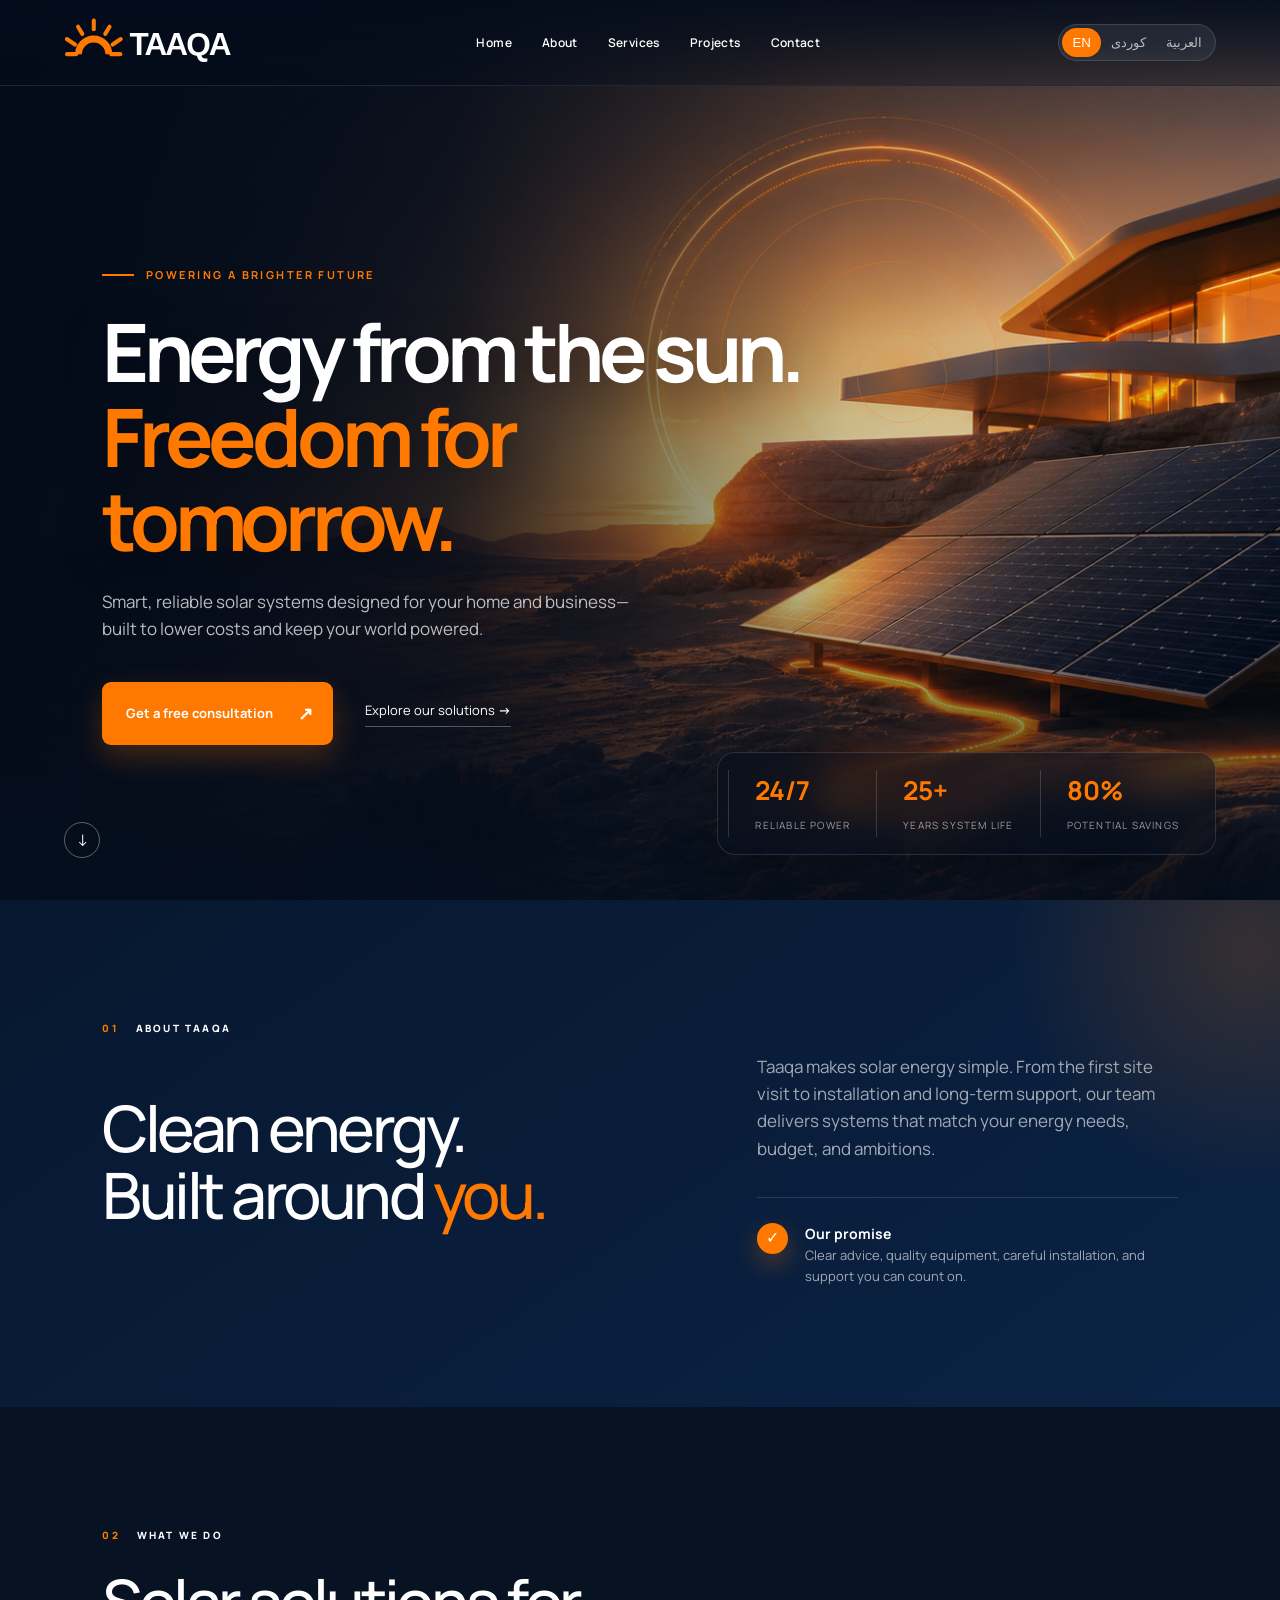
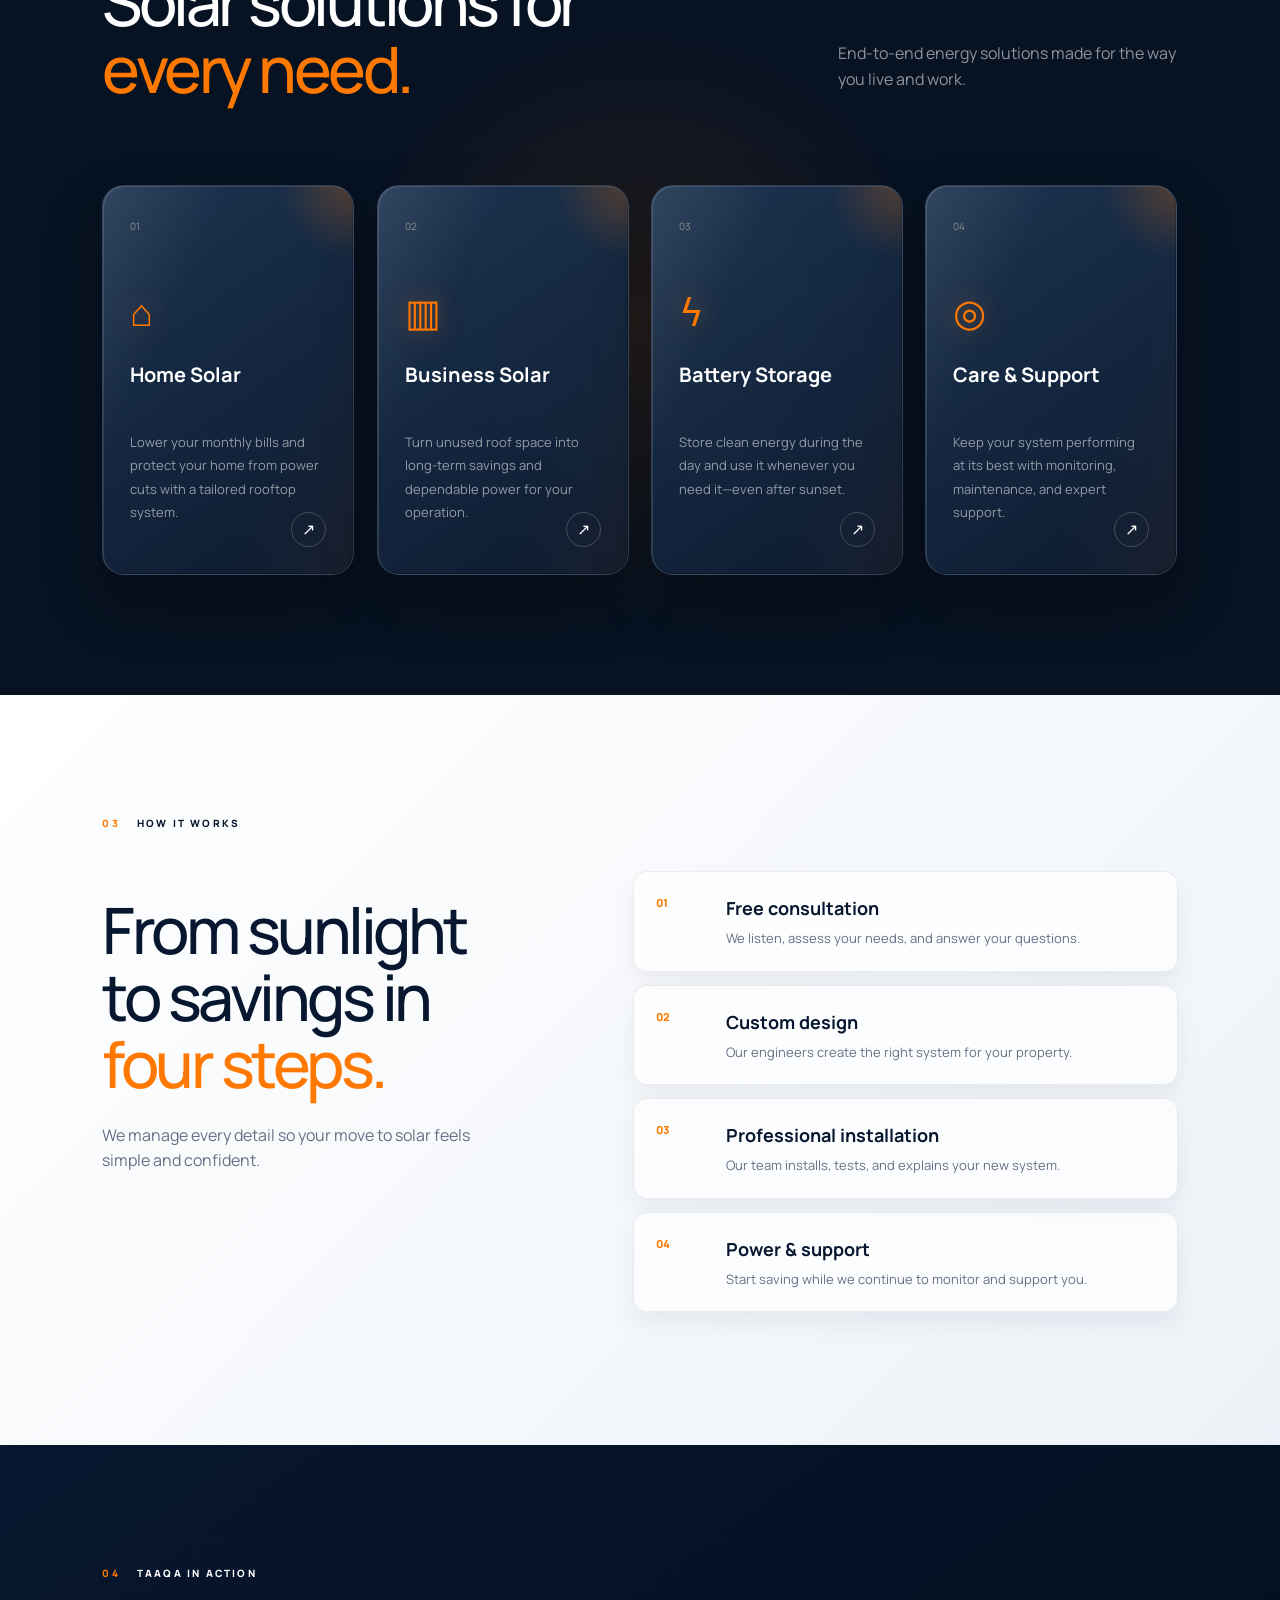
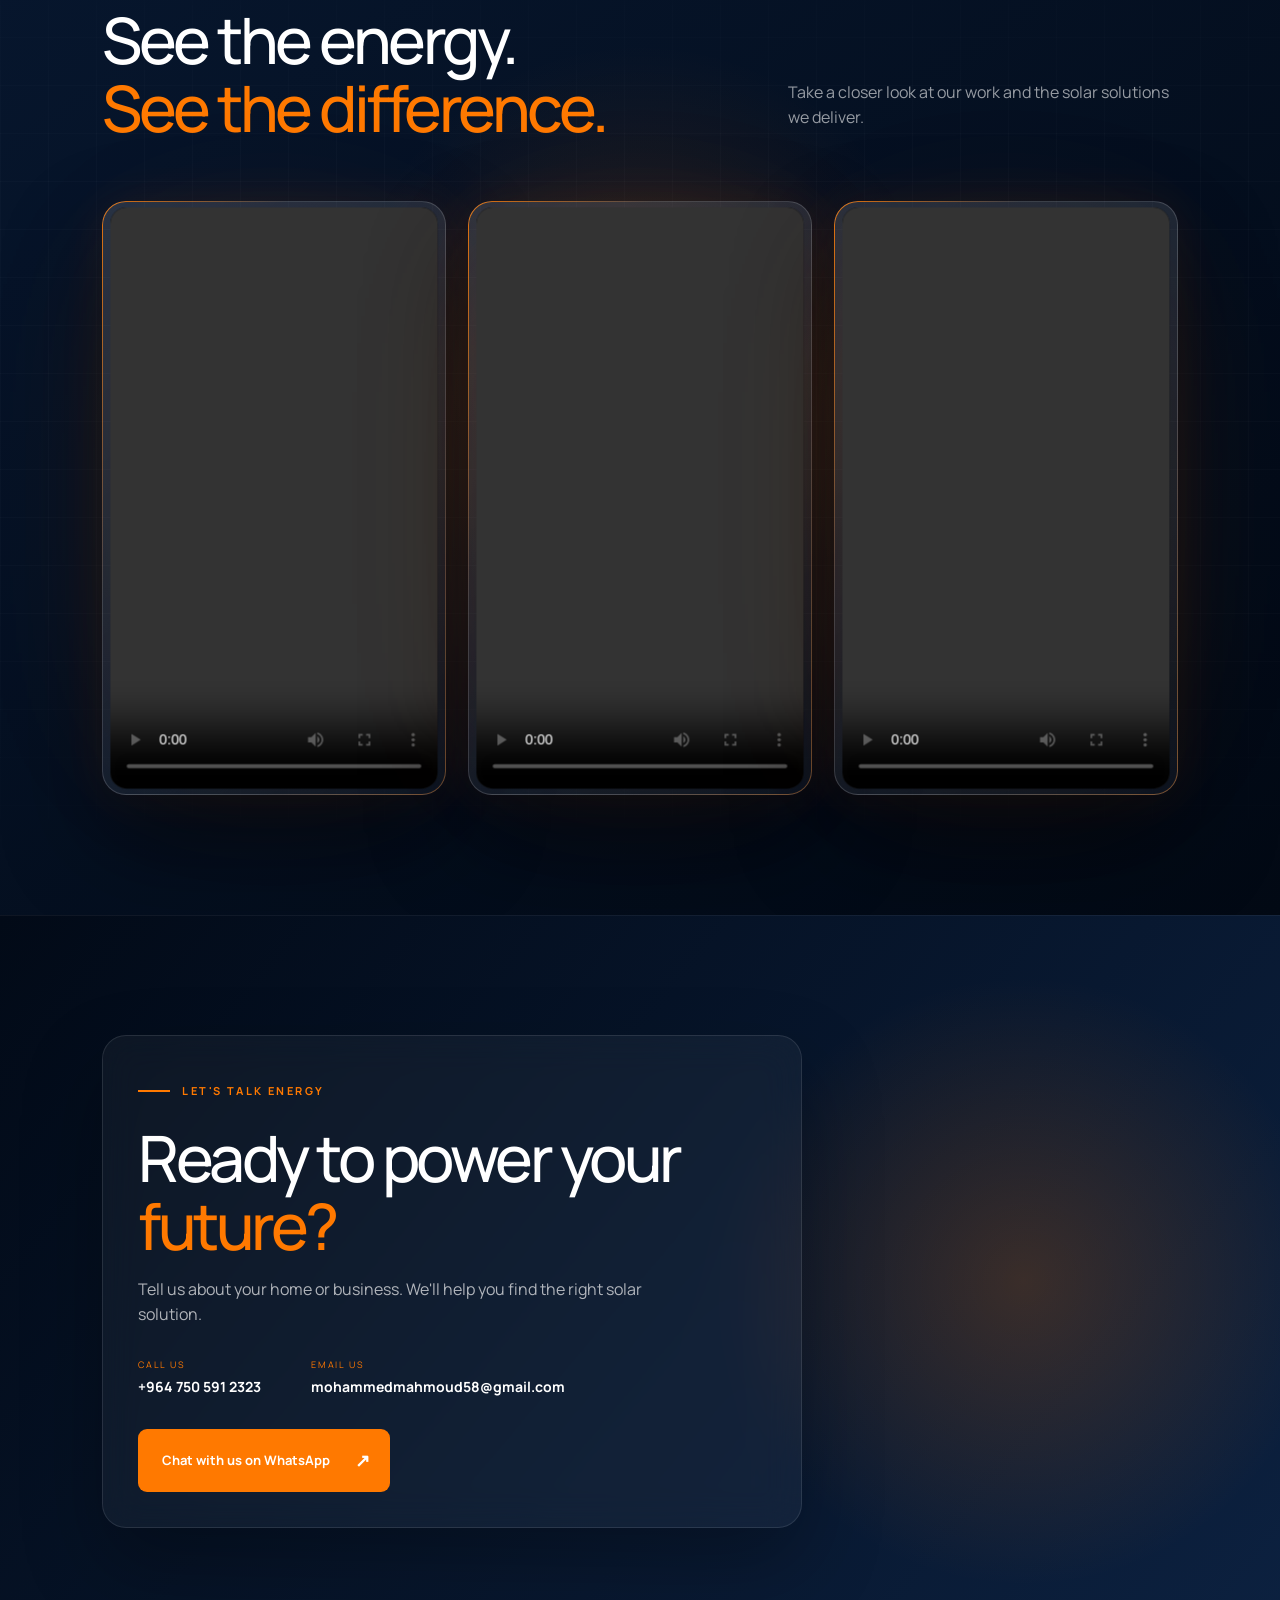
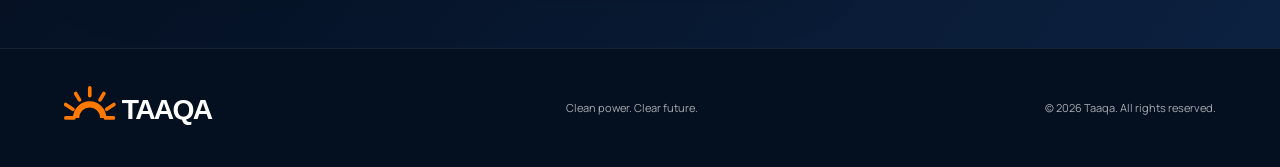
==== index.html @ 4c68ae32 "Publish Taaqa solar website" ====
<!doctype html>
<html lang="en" dir="ltr">
<head>
  <meta charset="UTF-8" />
  <meta name="viewport" content="width=device-width, initial-scale=1.0" />
  <meta name="description" content="Taaqa provides reliable solar energy solutions for homes and businesses." />
  <meta name="theme-color" content="#10281f" />
  <title>Taaqa | Solar Energy</title>
  <link rel="preconnect" href="https://fonts.googleapis.com" />
  <link rel="preconnect" href="https://fonts.gstatic.com" crossorigin />
  <link href="https://fonts.googleapis.com/css2?family=Manrope:wght@400;500;600;700;800&family=Noto+Sans+Arabic:wght@400;500;600;700;800&display=swap" rel="stylesheet" />
  <link rel="stylesheet" href="styles.css" />
  <link rel="stylesheet" href="motion-fix.css" />
</head>
<body>
  <header class="site-header">
    <a class="brand" href="#home" aria-label="Taaqa home">
      <img src="assets/taaqa-logo-horizontal.svg" alt="Taaqa" />
    </a>
    <button class="menu-toggle" aria-label="Open menu" aria-expanded="false">☰</button>
    <nav class="nav" aria-label="Main navigation">
      <a href="#home" data-i18n="navHome">Home</a>
      <a href="#about" data-i18n="navAbout">About</a>
      <a href="#services" data-i18n="navServices">Services</a>
      <a href="#projects" data-i18n="navProjects">Projects</a>
      <a href="#contact" data-i18n="navContact">Contact</a>
    </nav>
    <div class="language-switcher" aria-label="Language selector">
      <button data-lang="en" class="active">EN</button>
      <button data-lang="ku">کوردی</button>
      <button data-lang="ar">العربية</button>
    </div>
  </header>

  <main>
    <section class="hero" id="home">
      <div class="hero-depth" aria-hidden="true"><span></span><span></span><span></span></div>
      <div class="hero-content reveal">
        <p class="eyebrow"><span></span><span data-i18n="heroEyebrow">POWERING A BRIGHTER FUTURE</span></p>
        <h1 data-i18n="heroTitle">Energy from the sun.<br><em>Freedom for tomorrow.</em></h1>
        <p class="hero-copy" data-i18n="heroCopy">Smart, reliable solar systems designed for your home and business—built to lower costs and keep your world powered.</p>
        <div class="hero-actions">
          <a href="#contact" class="button button-primary"><span data-i18n="getQuote">Get a free consultation</span><b>↗</b></a>
          <a href="#services" class="text-link"><span data-i18n="explore">Explore our solutions</span> <b>→</b></a>
        </div>
      </div>
      <div class="hero-stats reveal">
        <article><strong>24/7</strong><span data-i18n="statPower">Reliable power</span></article>
        <article><strong>25+</strong><span data-i18n="statYears">Years system life</span></article>
        <article><strong>80%</strong><span data-i18n="statSave">Potential savings</span></article>
      </div>
      <a href="#about" class="scroll-cue" aria-label="Scroll down">↓</a>
    </section>

    <section class="intro section" id="about">
      <div class="section-label reveal"><span>01</span><span data-i18n="aboutLabel">ABOUT TAAQA</span></div>
      <div class="intro-grid">
        <h2 class="reveal" data-i18n="aboutTitle">Clean energy.<br>Built around <em>you.</em></h2>
        <div class="intro-copy reveal">
          <p data-i18n="aboutCopy">Taaqa makes solar energy simple. From the first site visit to installation and long-term support, our team delivers systems that match your energy needs, budget, and ambitions.</p>
          <div class="promise"><span>✓</span><p><strong data-i18n="promiseTitle">Our promise</strong><br><span data-i18n="promiseCopy">Clear advice, quality equipment, careful installation, and support you can count on.</span></p></div>
        </div>
      </div>
    </section>

    <section class="services section" id="services">
      <div class="section-label reveal"><span>02</span><span data-i18n="servicesLabel">WHAT WE DO</span></div>
      <div class="section-heading reveal">
        <h2 data-i18n="servicesTitle">Solar solutions for<br><em>every need.</em></h2>
        <p data-i18n="servicesCopy">End-to-end energy solutions made for the way you live and work.</p>
      </div>
      <div class="service-grid">
        <article class="service-card reveal"><span class="number">01</span><span class="icon">⌂</span><h3 data-i18n="s1Title">Home Solar</h3><p data-i18n="s1Copy">Lower your monthly bills and protect your home from power cuts with a tailored rooftop system.</p><a href="#contact" aria-label="Learn more">↗</a></article>
        <article class="service-card reveal"><span class="number">02</span><span class="icon">▥</span><h3 data-i18n="s2Title">Business Solar</h3><p data-i18n="s2Copy">Turn unused roof space into long-term savings and dependable power for your operation.</p><a href="#contact" aria-label="Learn more">↗</a></article>
        <article class="service-card reveal"><span class="number">03</span><span class="icon">ϟ</span><h3 data-i18n="s3Title">Battery Storage</h3><p data-i18n="s3Copy">Store clean energy during the day and use it whenever you need it—even after sunset.</p><a href="#contact" aria-label="Learn more">↗</a></article>
        <article class="service-card reveal"><span class="number">04</span><span class="icon">◎</span><h3 data-i18n="s4Title">Care & Support</h3><p data-i18n="s4Copy">Keep your system performing at its best with monitoring, maintenance, and expert support.</p><a href="#contact" aria-label="Learn more">↗</a></article>
      </div>
    </section>

    <section class="process section" id="process">
      <div class="section-label reveal"><span>03</span><span data-i18n="processLabel">HOW IT WORKS</span></div>
      <div class="process-layout">
        <div class="process-intro reveal"><h2 data-i18n="processTitle">From sunlight to savings in <em>four steps.</em></h2><p data-i18n="processCopy">We manage every detail so your move to solar feels simple and confident.</p></div>
        <ol class="steps">
          <li class="reveal"><span>01</span><div><h3 data-i18n="p1Title">Free consultation</h3><p data-i18n="p1Copy">We listen, assess your needs, and answer your questions.</p></div></li>
          <li class="reveal"><span>02</span><div><h3 data-i18n="p2Title">Custom design</h3><p data-i18n="p2Copy">Our engineers create the right system for your property.</p></div></li>
          <li class="reveal"><span>03</span><div><h3 data-i18n="p3Title">Professional installation</h3><p data-i18n="p3Copy">Our team installs, tests, and explains your new system.</p></div></li>
          <li class="reveal"><span>04</span><div><h3 data-i18n="p4Title">Power & support</h3><p data-i18n="p4Copy">Start saving while we continue to monitor and support you.</p></div></li>
        </ol>
      </div>
    </section>

    <section class="video-showcase section" id="projects">
      <div class="section-label reveal"><span>04</span><span data-i18n="videoLabel">TAAQA IN ACTION</span></div>
      <div class="video-heading reveal">
        <h2 data-i18n="videoTitle">See the energy.<br><em>See the difference.</em></h2>
        <p data-i18n="videoCopy">Take a closer look at our work and the solar solutions we deliver.</p>
      </div>
      <div class="video-gallery">
        <div class="video-stage reveal">
          <div class="video-glow" aria-hidden="true"></div>
          <video controls playsinline preload="metadata" aria-label="Taaqa solar energy showcase video one">
            <source src="assets/taaqa-showcase.mp4" type="video/mp4" />
            Your browser does not support the video element.
          </video>
        </div>
        <div class="video-stage reveal">
          <div class="video-glow" aria-hidden="true"></div>
          <video controls playsinline preload="metadata" aria-label="Taaqa solar energy showcase video two">
            <source src="assets/taaqa-showcase-02.mp4" type="video/mp4" />
            Your browser does not support the video element.
          </video>
        </div>
        <div class="video-stage reveal">
          <div class="video-glow" aria-hidden="true"></div>
          <video controls playsinline preload="metadata" aria-label="Taaqa solar energy showcase video three">
            <source src="assets/taaqa-showcase-03.mp4" type="video/mp4" />
            Your browser does not support the video element.
          </video>
        </div>
      </div>
    </section>

    <section class="contact section" id="contact">
      <div class="contact-content reveal">
        <p class="eyebrow"><span></span><span data-i18n="contactLabel">LET'S TALK ENERGY</span></p>
        <h2 data-i18n="contactTitle">Ready to power your<br><em>future?</em></h2>
        <p data-i18n="contactCopy">Tell us about your home or business. We'll help you find the right solar solution.</p>
        <div class="contact-links">
          <a href="tel:+9647505912323"><small data-i18n="callUs">CALL US</small><strong dir="ltr">+964 750 591 2323</strong></a>
          <a href="mailto:mohammedmahmoud58@gmail.com"><small data-i18n="emailUs">EMAIL US</small><strong dir="ltr">mohammedmahmoud58@gmail.com</strong></a>
        </div>
        <a class="button button-light" href="https://wa.me/9647505912323" target="_blank" rel="noopener"><span data-i18n="whatsapp">Chat with us on WhatsApp</span><b>↗</b></a>
      </div>
      <div class="sun-orbit" aria-hidden="true"><span></span></div>
    </section>
  </main>

  <footer>
    <a class="brand footer-brand" href="#home"><img src="assets/taaqa-logo-horizontal.svg" alt="Taaqa" /></a>
    <p data-i18n="footerCopy">Clean power. Clear future.</p>
    <p>© <span id="year"></span> Taaqa. <span data-i18n="rights">All rights reserved.</span></p>
  </footer>
  <script src="script.js"></script>
</body>
</html>
---- styles.css ----
:root{--ink:#10281f;--green:#173d2d;--lime:#d8f45b;--cream:#f4f0e6;--white:#fff;--line:rgba(16,40,31,.17);--muted:#64716b}*{box-sizing:border-box}html{scroll-behavior:smooth}body{margin:0;background:var(--cream);color:var(--ink);font-family:Manrope,"Noto Sans Arabic",sans-serif;line-height:1.6}html[dir="rtl"] body{font-family:"Noto Sans Arabic",Manrope,sans-serif}.site-header{height:82px;display:flex;align-items:center;padding:0 clamp(22px,5vw,78px);position:absolute;z-index:10;width:100%;color:#fff;border-bottom:1px solid rgba(255,255,255,.16)}.brand{display:flex;align-items:center;gap:10px;color:inherit;text-decoration:none;font-size:22px;font-weight:800;line-height:1;letter-spacing:.05em}.brand small{display:block;font-size:8px;letter-spacing:.2em;margin-top:5px}.brand-mark{width:34px;height:34px;border:2px solid var(--lime);border-radius:50%;display:grid;place-items:center;position:relative}.brand-mark:before,.brand-mark:after{content:"";position:absolute;width:3px;height:8px;background:var(--lime);top:-7px;border-radius:3px}.brand-mark:after{transform:rotate(45deg);top:0;right:-4px}.brand-mark span{width:15px;height:15px;background:var(--lime);border-radius:50%;display:block}.nav{margin:auto;display:flex;gap:30px}.nav a{color:inherit;text-decoration:none;font-size:13px;font-weight:600}.nav a:hover{color:var(--lime)}.language-switcher{display:flex;background:rgba(255,255,255,.1);border-radius:30px;padding:3px}.language-switcher button{border:0;background:none;color:#fff;padding:7px 10px;border-radius:20px;font:600 11px inherit;cursor:pointer}.language-switcher button.active{background:var(--lime);color:var(--ink)}.menu-toggle{display:none;border:0;background:none;color:#fff;font-size:24px}.hero{min-height:760px;height:100vh;max-height:920px;position:relative;overflow:hidden;background:radial-gradient(circle at 73% 44%,rgba(216,244,91,.38) 0 1.5%,transparent 1.8%),radial-gradient(circle at 73% 44%,transparent 0 11%,rgba(216,244,91,.16) 11.2% 11.5%,transparent 11.7%),radial-gradient(circle at 72% 40%,rgba(111,155,91,.28),transparent 29%),linear-gradient(115deg,#0c231b 8%,#173b2c 52%,#43664c 100%);color:#fff;display:flex;align-items:center;padding:110px clamp(22px,8vw,130px) 50px}.hero:after{content:"";position:absolute;inset:0;background:linear-gradient(90deg,rgba(9,29,22,.7) 0 45%,transparent 75%),repeating-linear-gradient(105deg,transparent 0 72px,rgba(255,255,255,.018) 74px);pointer-events:none}.hero-glow{position:absolute;width:42vw;height:42vw;border:1px solid rgba(216,244,91,.15);border-radius:50%;right:6%;top:19%;box-shadow:0 0 100px rgba(216,244,91,.08)}.hero-glow:after{content:"";position:absolute;inset:12%;border:1px solid rgba(216,244,91,.13);border-radius:50%}.hero-content{position:relative;z-index:1;max-width:770px}.eyebrow{font-size:11px;font-weight:700;letter-spacing:.22em;display:flex;align-items:center;gap:12px}.eyebrow>span:first-child{width:32px;height:2px;background:var(--lime)}h1,h2{font-size:clamp(43px,6.4vw,86px);line-height:1.05;letter-spacing:-.055em;margin:25px 0;font-weight:500}h1 em,h2 em{font-style:normal;color:var(--lime)}.hero-copy{max-width:570px;font-size:clamp(15px,1.5vw,19px);color:rgba(255,255,255,.76)}.hero-actions{display:flex;align-items:center;gap:32px;margin-top:40px}.button{display:inline-flex;align-items:center;justify-content:space-between;gap:25px;padding:15px 18px 15px 22px;text-decoration:none;font-size:13px;font-weight:700;border-radius:2px}.button b{font-size:18px}.button-primary{background:var(--lime);color:var(--ink)}.text-link{color:#fff;text-decoration:none;font-size:13px;border-bottom:1px solid rgba(255,255,255,.35);padding-bottom:5px}.hero-stats{position:absolute;right:6vw;bottom:45px;z-index:2;display:flex}.hero-stats article{padding:0 26px;border-left:1px solid rgba(255,255,255,.25)}.hero-stats strong{font-size:26px;display:block;color:var(--lime)}.hero-stats span{font-size:10px;text-transform:uppercase;letter-spacing:.12em;color:rgba(255,255,255,.65)}.scroll-cue{position:absolute;bottom:42px;left:5vw;color:#fff;text-decoration:none;border:1px solid rgba(255,255,255,.35);width:36px;height:36px;border-radius:50%;display:grid;place-items:center;z-index:2}.section{padding:110px clamp(22px,8vw,130px)}.section-label{display:flex;gap:17px;font-size:10px;font-weight:800;letter-spacing:.22em}.section-label span:first-child{color:#8b9892}.intro-grid{display:grid;grid-template-columns:1.1fr .9fr;gap:11vw;align-items:center}.intro h2,.services h2,.process h2,.contact h2{font-size:clamp(38px,5vw,67px)}.intro h2 em,.services h2 em,.process h2 em{color:#699047}.intro-copy>p{font-size:17px;color:#526159}.promise{margin-top:35px;padding-top:25px;border-top:1px solid var(--line);display:flex;gap:17px}.promise>span{background:var(--green);color:var(--lime);min-width:31px;height:31px;border-radius:50%;display:grid;place-items:center}.promise p{margin:0;font-size:13px;color:var(--muted)}.promise strong{color:var(--ink);font-size:14px}.services{background:#e9e5d9}.section-heading{display:flex;justify-content:space-between;align-items:flex-end}.section-heading p{max-width:340px;color:var(--muted);margin-bottom:35px}.service-grid{display:grid;grid-template-columns:repeat(4,1fr);margin-top:50px}.service-card{min-height:350px;padding:28px;border:1px solid var(--line);position:relative;transition:.25s}.service-card+article{border-left:0}.service-card .number{font-size:10px;color:#89958f}.service-card .icon{font-size:32px;margin:55px 0 25px;display:block}.service-card h3{font-size:20px}.service-card p{font-size:13px;color:var(--muted)}.service-card a{position:absolute;bottom:25px;right:25px;width:35px;height:35px;border:1px solid var(--line);border-radius:50%;display:grid;place-items:center;color:var(--ink);text-decoration:none}.service-card:hover,.service-card.featured{background:var(--green);color:#fff;transform:translateY(-8px);box-shadow:0 18px 45px rgba(16,40,31,.13)}.service-card:hover p,.service-card.featured p{color:rgba(255,255,255,.65)}.service-card:hover a,.service-card.featured a{background:var(--lime);color:var(--ink)}.process{background:#fff}.process-layout{display:grid;grid-template-columns:.85fr 1.15fr;gap:10vw;margin-top:40px}.process-intro p{max-width:400px;color:var(--muted)}.steps{list-style:none;margin:0;padding:0}.steps li{display:grid;grid-template-columns:70px 1fr;padding:24px 0;border-bottom:1px solid var(--line)}.steps li>span{font-size:11px;color:#7e8d85}.steps h3{margin:0 0 5px;font-size:18px}.steps p{margin:0;color:var(--muted);font-size:13px}.contact{min-height:610px;background:var(--green);color:#fff;position:relative;overflow:hidden}.contact-content{position:relative;z-index:2;max-width:700px}.contact h2{margin-bottom:18px}.contact>p,.contact-content>p:not(.eyebrow){color:rgba(255,255,255,.67);max-width:510px}.contact-links{display:flex;gap:50px;margin:30px 0}.contact-links a{color:#fff;text-decoration:none}.contact-links small{display:block;color:var(--lime);font-size:9px;letter-spacing:.18em;margin-bottom:4px}.contact-links strong{font-size:14px}.button-light{background:#fff;color:var(--ink)}.sun-orbit{position:absolute;width:600px;height:600px;border:1px solid rgba(216,244,91,.2);border-radius:50%;right:-90px;top:15px}.sun-orbit:before,.sun-orbit:after{content:"";position:absolute;border:1px solid rgba(216,244,91,.15);border-radius:50%;inset:12%}.sun-orbit:after{inset:25%}.sun-orbit span{position:absolute;width:130px;height:130px;background:var(--lime);border-radius:50%;left:50%;top:50%;transform:translate(-50%,-50%);box-shadow:0 0 90px rgba(216,244,91,.45)}footer{background:#0b2018;color:rgba(255,255,255,.65);display:flex;align-items:center;justify-content:space-between;padding:34px clamp(22px,5vw,78px);font-size:11px}.footer-brand{color:#fff}.reveal{opacity:0;transform:translateY(22px);transition:opacity .7s ease,transform .7s ease}.reveal.visible{opacity:1;transform:none}html[dir="rtl"] .hero:after{transform:scaleX(-1)}html[dir="rtl"] .hero-stats{right:auto;left:6vw}html[dir="rtl"] .scroll-cue{left:auto;right:5vw}html[dir="rtl"] .service-card+article{border-left:1px solid var(--line);border-right:0}html[dir="rtl"] .service-card a{right:auto;left:25px}html[dir="rtl"] .sun-orbit{right:auto;left:-90px}
@media(max-width:900px){.site-header{height:auto;min-height:72px;flex-wrap:wrap}.nav{display:none;order:4;width:100%;flex-direction:column;gap:0;background:#10281f;padding:14px 20px}.nav.open{display:flex}.nav a{padding:10px 0}.menu-toggle{display:block;margin-left:auto}.language-switcher{margin-left:12px}.hero{min-height:720px;height:auto;padding-top:150px;padding-bottom:190px}.hero-stats{left:22px;right:22px;bottom:45px;justify-content:center}.hero-stats article{padding:0 14px}.scroll-cue{display:none}.intro-grid,.process-layout{grid-template-columns:1fr;gap:25px}.service-grid{grid-template-columns:1fr 1fr}.service-card:nth-child(3){border-left:1px solid var(--line)}.section-heading{display:block}.sun-orbit{opacity:.25;right:-300px}html[dir="rtl"] .menu-toggle{margin-left:0;margin-right:auto}}
@media(max-width:560px){.section{padding-top:78px;padding-bottom:78px}.language-switcher button{padding:6px;font-size:9px}.hero-actions{align-items:flex-start;flex-direction:column;gap:20px}.hero-stats{display:grid;grid-template-columns:repeat(3,1fr)}.hero-stats article{padding:0 8px}.hero-stats strong{font-size:21px}.hero-stats span{font-size:8px}.service-grid{grid-template-columns:1fr}.service-card+article,.service-card:nth-child(3){border-left:1px solid var(--line);border-top:0}.service-card{min-height:310px}.contact-links{flex-direction:column;gap:18px}.contact .button{width:100%}footer{flex-direction:column;gap:20px;text-align:center}}
@media(prefers-reduced-motion:reduce){*{scroll-behavior:auto!important}.reveal{opacity:1;transform:none;transition:none}}
.brand{gap:0;font-size:initial;letter-spacing:normal;background:rgba(255,255,255,.94);border-radius:8px;padding:3px 10px}.brand img{display:block;width:96px;height:58px;object-fit:contain}.footer-brand{background:#fff}.footer-brand img{width:90px;height:54px}

/* Taaqa professional brand redesign */
:root{--ink:#07172f;--green:#07172f;--lime:#ff7900;--cream:#f7f8fa;--white:#fff;--line:rgba(7,23,47,.12);--muted:#667085}
body{background:#fff;color:var(--ink)}
.site-header{position:fixed;height:86px;background:rgba(255,255,255,.93);color:var(--ink);border-bottom:1px solid rgba(7,23,47,.08);box-shadow:0 8px 30px rgba(7,23,47,.05);backdrop-filter:blur(14px)}
.brand{background:transparent;padding:0;border-radius:0}.brand img{width:118px;height:70px}.nav a{font-size:12px;letter-spacing:.03em}.nav a:hover{color:#ff7900}.language-switcher{background:#f1f3f6;border:1px solid rgba(7,23,47,.08)}.language-switcher button{color:#667085}.language-switcher button.active{background:#07172f;color:#fff}.menu-toggle{color:#07172f}
.hero{min-height:760px;height:100vh;max-height:900px;padding-top:150px;color:#07172f;background:linear-gradient(115deg,#fff 0 52%,#fff7ef 52% 100%)}.hero:after{background:radial-gradient(circle at 75% 48%,rgba(255,121,0,.1),transparent 31%);transform:none!important}.hero-content{max-width:690px}.hero .eyebrow{color:#ff7900}.eyebrow>span:first-child{background:#ff7900}.hero h1{font-size:clamp(50px,6.3vw,90px);font-weight:700;letter-spacing:-.065em}.hero h1 em{color:#ff7900}.hero-copy{max-width:550px;color:#667085;font-size:17px}.button{border-radius:9px;padding:17px 20px 17px 24px}.button-primary{background:#ff7900;color:#fff;box-shadow:0 12px 30px rgba(255,121,0,.25)}.text-link{color:#07172f;border-color:rgba(7,23,47,.25)}.hero-visual{position:absolute;z-index:1;width:min(43vw,610px);height:min(43vw,610px);right:3vw;top:16%;border-radius:50%;background:linear-gradient(145deg,#fff,#ffe8d0);box-shadow:0 30px 90px rgba(80,40,0,.14);overflow:hidden}.solar-sun{position:absolute;width:132px;height:132px;border-radius:50%;background:#ff7900;right:9%;top:9%;box-shadow:0 0 0 24px rgba(255,121,0,.08),0 0 80px rgba(255,121,0,.28)}.solar-panel{position:absolute;left:8%;bottom:9%;width:76%;height:48%;padding:10px;display:grid;grid-template-columns:repeat(4,1fr);grid-template-rows:repeat(3,1fr);gap:5px;background:#dae5f2;border:8px solid #f4f7fa;transform:perspective(600px) rotateX(8deg) rotateZ(-9deg);box-shadow:0 25px 55px rgba(7,23,47,.27)}.solar-panel i{display:block;background:linear-gradient(145deg,#183b68,#07172f);border:1px solid #5578a2;position:relative}.solar-panel i:after{content:"";position:absolute;left:50%;top:0;bottom:0;border-left:1px solid rgba(255,255,255,.18)}.energy-card{position:absolute;right:4%;bottom:11%;display:flex;align-items:center;gap:12px;background:#fff;padding:15px 18px;border-radius:13px;box-shadow:0 18px 40px rgba(7,23,47,.16)}.energy-card>span{width:36px;height:36px;display:grid;place-items:center;border-radius:50%;background:#ff7900;color:#fff}.energy-card strong{display:block;font-size:20px}.energy-card small{display:block;font-size:9px;color:#667085;text-transform:uppercase;letter-spacing:.08em}.hero-stats{right:auto;left:8vw;color:#07172f}.hero-stats article{border-color:rgba(7,23,47,.14)}.hero-stats strong{color:#ff7900}.hero-stats span{color:#667085}.scroll-cue{color:#07172f;border-color:rgba(7,23,47,.25)}
.section{padding-top:120px;padding-bottom:120px}.section-label span:first-child{color:#ff7900}.intro{background:#fff}.intro h2 em,.services h2 em,.process h2 em{color:#ff7900}.promise>span{background:#07172f;color:#ff7900}.services{background:#f7f8fa}.service-grid{gap:18px}.service-card,.service-card+article,.service-card:nth-child(3){background:#fff;border:1px solid rgba(7,23,47,.09);border-radius:14px;box-shadow:0 10px 35px rgba(7,23,47,.05)}.service-card .icon{color:#ff7900}.service-card a{border-color:rgba(7,23,47,.15)}.service-card:hover,.service-card.featured{background:#07172f;color:#fff;transform:translateY(-8px);box-shadow:0 22px 50px rgba(7,23,47,.18)}.service-card:hover a,.service-card.featured a{background:#ff7900;color:#fff}.process{background:#fff}.steps li{padding:28px 0}.steps li>span{color:#ff7900;font-weight:800}.contact{background:linear-gradient(120deg,#07172f,#0d2b53);min-height:640px}.contact h2 em{color:#ff7900}.contact .eyebrow{color:#ff7900}.contact-links small{color:#ff7900}.button-light{background:#ff7900;color:#fff}.sun-orbit{border-color:rgba(255,121,0,.22)}.sun-orbit:before,.sun-orbit:after{border-color:rgba(255,121,0,.16)}.sun-orbit span{background:#ff7900;box-shadow:0 0 100px rgba(255,121,0,.4)}footer{background:#040f20}.footer-brand{background:#fff;border-radius:8px;padding:2px 9px}.footer-brand img{width:95px;height:56px}
@media(max-width:1100px){.hero-content{max-width:58%}.hero-visual{right:-8%;opacity:.9}.nav{gap:18px}}
@media(max-width:900px){.site-header{height:auto;min-height:76px}.nav{background:#fff;color:#07172f;box-shadow:0 12px 25px rgba(7,23,47,.08)}.hero{padding-top:130px;padding-bottom:190px;background:linear-gradient(160deg,#fff 0 65%,#fff3e7)}.hero-content{max-width:100%}.hero-visual{opacity:.18;width:520px;height:520px;right:-230px;top:22%}.hero-stats{left:22px;right:22px}.service-grid{gap:14px}.service-card+article,.service-card:nth-child(3){border:1px solid rgba(7,23,47,.09)}}
@media(max-width:560px){.site-header{padding-left:18px;padding-right:18px}.brand img{width:90px;height:57px}.hero h1{font-size:47px}.hero-copy{font-size:15px}.hero-visual{right:-330px}.section{padding-top:82px;padding-bottom:82px}.service-grid{gap:12px}.energy-card{display:none}}

/* 3D cinematic direction */
body{background:#050e1d}.site-header{background:linear-gradient(180deg,rgba(4,12,27,.88),rgba(4,12,27,.3));color:#fff;border-color:rgba(255,255,255,.1);box-shadow:none}.site-header .nav a{color:#fff}.site-header .language-switcher{background:rgba(255,255,255,.09);border-color:rgba(255,255,255,.13);backdrop-filter:blur(14px)}.site-header .language-switcher button{color:rgba(255,255,255,.68)}.site-header .language-switcher button.active{background:#ff7900;color:#fff}.site-header .menu-toggle{color:#fff}.site-header .brand{background:rgba(255,255,255,.96);border-radius:12px;padding:1px 10px;box-shadow:0 12px 35px rgba(0,0,0,.2)}
.hero{isolation:isolate;background-image:linear-gradient(90deg,rgba(3,11,25,.97) 0%,rgba(3,11,25,.78) 35%,rgba(3,11,25,.2) 66%,rgba(3,11,25,.05)),url("assets/taaqa-3d-hero.png");background-size:cover;background-position:center;color:#fff;min-height:800px}.hero:after{background:linear-gradient(180deg,transparent 65%,#050e1d 105%);z-index:-1}.hero-content{max-width:730px}.hero h1{color:#fff;text-shadow:0 10px 45px rgba(0,0,0,.35)}.hero-copy{color:rgba(255,255,255,.72)}.hero .text-link{color:#fff;border-color:rgba(255,255,255,.3)}.hero-stats{color:#fff;left:auto;right:5vw;padding:17px 10px;border:1px solid rgba(255,255,255,.13);border-radius:18px;background:rgba(5,14,29,.45);backdrop-filter:blur(16px);box-shadow:0 20px 55px rgba(0,0,0,.25)}.hero-stats article{border-color:rgba(255,255,255,.16)}.hero-stats span{color:rgba(255,255,255,.58)}.scroll-cue{color:#fff;border-color:rgba(255,255,255,.35)}.hero-depth{position:absolute;inset:0;z-index:-1;pointer-events:none;overflow:hidden}.hero-depth span{position:absolute;border:1px solid rgba(255,121,0,.28);border-radius:50%;box-shadow:0 0 70px rgba(255,121,0,.08);animation:orbitFloat 8s ease-in-out infinite}.hero-depth span:nth-child(1){width:330px;height:330px;right:18%;top:22%}.hero-depth span:nth-child(2){width:210px;height:210px;right:22%;top:29%;animation-delay:-2s}.hero-depth span:nth-child(3){width:90px;height:90px;right:26%;top:37%;background:radial-gradient(circle,rgba(255,121,0,.25),transparent 70%);animation-delay:-4s}@keyframes orbitFloat{0%,100%{transform:translate3d(0,0,0) rotate(0)}50%{transform:translate3d(0,-15px,20px) rotate(5deg)}}
.intro{background:linear-gradient(145deg,#07172f,#0b2345);color:#fff;position:relative;overflow:hidden}.intro:after{content:"";position:absolute;width:500px;height:500px;border-radius:50%;right:-220px;top:-200px;background:radial-gradient(circle,rgba(255,121,0,.18),transparent 67%)}.intro .section-label,.intro h2,.intro .promise strong{color:#fff}.intro-copy>p,.intro .promise p{color:rgba(255,255,255,.62)}.intro .promise{border-color:rgba(255,255,255,.13)}.intro .promise>span{background:#ff7900;color:#fff;box-shadow:0 10px 25px rgba(255,121,0,.3)}
.services{background:#071222;color:#fff}.services .section-heading p{color:rgba(255,255,255,.55)}.service-grid{perspective:1200px}.service-card,.service-card+article,.service-card:nth-child(3){background:linear-gradient(145deg,rgba(255,255,255,.1),rgba(255,255,255,.035));border:1px solid rgba(255,255,255,.12);color:#fff;box-shadow:0 28px 60px rgba(0,0,0,.22),inset 0 1px rgba(255,255,255,.08);backdrop-filter:blur(18px);transform-style:preserve-3d}.service-card:nth-child(odd){transform:rotateY(2deg)}.service-card:nth-child(even){transform:rotateY(-2deg) translateY(-10px)}.service-card p{color:rgba(255,255,255,.55)}.service-card .icon{font-size:38px;text-shadow:0 0 24px rgba(255,121,0,.45);transform:translateZ(25px)}.service-card h3{transform:translateZ(18px)}.service-card a{color:#fff;border-color:rgba(255,255,255,.2)}.service-card:hover,.service-card.featured{background:linear-gradient(145deg,#122e56,#07172f);border-color:rgba(255,121,0,.5);transform:translateY(-16px) rotateX(2deg) scale(1.025);box-shadow:0 35px 70px rgba(0,0,0,.4),0 0 35px rgba(255,121,0,.08)}
.process{background:linear-gradient(135deg,#fff,#edf2f8);position:relative}.steps li{background:rgba(255,255,255,.72);margin-bottom:13px;padding:22px;border:1px solid rgba(7,23,47,.08);border-radius:14px;box-shadow:0 12px 25px rgba(7,23,47,.06);transition:.3s}.steps li:hover{transform:translateX(-8px) translateY(-3px);box-shadow:16px 18px 35px rgba(7,23,47,.1)}html[dir="rtl"] .steps li:hover{transform:translateX(8px) translateY(-3px)}
.contact{background:radial-gradient(circle at 80% 50%,rgba(255,121,0,.2),transparent 28%),linear-gradient(130deg,#020a17,#0c2140);box-shadow:inset 0 1px rgba(255,255,255,.05)}.contact-content{padding:35px;border:1px solid rgba(255,255,255,.1);border-radius:24px;background:rgba(255,255,255,.045);backdrop-filter:blur(18px);box-shadow:0 35px 80px rgba(0,0,0,.28)}.sun-orbit{transform:rotateX(68deg) rotateZ(-18deg);box-shadow:0 0 100px rgba(255,121,0,.08)}footer{border-top:1px solid rgba(255,255,255,.08)}
@media(max-width:900px){.site-header .nav{background:#07172f}.hero{background-position:62% center}.hero:before{content:"";position:absolute;inset:0;z-index:-1;background:rgba(3,11,25,.35)}.hero-stats{left:22px;right:22px}.service-card:nth-child(n){transform:none}.contact-content{padding:25px}}

/* Professional logo and video showcase */
.brand{overflow:hidden}.brand img{width:156px;height:46px;object-fit:cover;object-position:center}.site-header .brand{padding:4px 9px}.footer-brand img{width:146px;height:43px}.video-showcase{position:relative;overflow:hidden;background:radial-gradient(circle at 50% 46%,rgba(255,121,0,.14),transparent 34%),linear-gradient(145deg,#07172f,#020914);color:#fff}.video-showcase:before{content:"";position:absolute;inset:0;background:linear-gradient(rgba(255,255,255,.018) 1px,transparent 1px),linear-gradient(90deg,rgba(255,255,255,.018) 1px,transparent 1px);background-size:48px 48px;mask-image:linear-gradient(to bottom,transparent,#000 30%,#000 70%,transparent)}.video-showcase .section-label,.video-showcase .video-heading,.video-stage{position:relative;z-index:1}.video-heading{display:flex;align-items:flex-end;justify-content:space-between;gap:40px}.video-heading h2{font-size:clamp(38px,5vw,67px);margin-bottom:45px}.video-heading h2 em{color:#ff7900;font-style:normal}.video-heading p{max-width:390px;color:rgba(255,255,255,.58);margin-bottom:55px}.video-stage{max-width:1100px;margin:15px auto 0;padding:10px;border:1px solid rgba(255,255,255,.16);border-radius:24px;background:linear-gradient(145deg,rgba(255,255,255,.13),rgba(255,255,255,.035));box-shadow:0 45px 100px rgba(0,0,0,.48),0 0 50px rgba(255,121,0,.09);transform:perspective(1400px) rotateX(1.5deg);transform-style:preserve-3d}.video-stage:before{content:"";position:absolute;inset:-1px;border-radius:24px;padding:1px;background:linear-gradient(115deg,rgba(255,121,0,.85),transparent 30%,transparent 70%,rgba(255,121,0,.35));-webkit-mask:linear-gradient(#000 0 0) content-box,linear-gradient(#000 0 0);-webkit-mask-composite:xor;mask-composite:exclude;pointer-events:none}.video-stage video{display:block;width:100%;max-height:650px;border-radius:16px;background:#000;object-fit:contain}.video-glow{position:absolute;inset:12% 15%;z-index:-1;background:#ff7900;filter:blur(90px);opacity:.17}.video-stage:hover{transform:perspective(1400px) rotateX(0) translateY(-5px);transition:transform .45s ease}.video-stage video:focus-visible{outline:3px solid #ff7900;outline-offset:5px}@media(max-width:760px){.brand img{width:115px;height:38px}.video-heading{display:block}.video-heading h2{margin-bottom:20px}.video-heading p{margin-bottom:35px}.video-stage{padding:6px;border-radius:16px;transform:none}.video-stage video{border-radius:11px}}

/* Keep the complete logo visible in header and footer */
.video-gallery{position:relative;z-index:1;display:grid;grid-template-columns:repeat(3,minmax(0,1fr));gap:22px;align-items:stretch}.video-gallery .video-stage{width:100%;margin-top:15px;display:flex;align-items:center;transform:perspective(1400px) rotateX(1.5deg)}.video-gallery .video-stage video{aspect-ratio:9/16;max-height:590px}.video-gallery .video-stage:hover{transform:perspective(1400px) rotateX(0) translateY(-7px)}@media(max-width:1050px){.video-gallery{grid-template-columns:repeat(2,minmax(0,1fr))}}@media(max-width:680px){.video-gallery{grid-template-columns:1fr;gap:22px}.video-gallery .video-stage,.video-gallery .video-stage:hover{transform:none}.video-gallery .video-stage video{max-height:680px}}
.brand{overflow:visible;flex:0 0 auto}.brand img,.site-header .brand img,.footer-brand img{width:172px;height:41px;object-fit:contain;object-position:center}.site-header .brand,.footer-brand{padding:5px 10px;min-width:192px;justify-content:center}@media(max-width:760px){.brand img,.site-header .brand img,.footer-brand img{width:132px;height:34px}.site-header .brand,.footer-brand{min-width:148px;padding:4px 8px}}

/* Transparent brand lockup */
.contact-links strong[dir="ltr"]{direction:ltr;unicode-bidi:isolate;display:block;text-align:left}.sun-orbit{display:none!important}
.site-header .brand,.footer-brand{background:transparent!important;box-shadow:none!important;padding:0!important;min-width:0!important;border-radius:0!important}.brand img,.site-header .brand img,.footer-brand img{width:174px;height:55px;object-fit:contain}.footer-brand img{width:154px;height:50px}@media(max-width:760px){.brand img,.site-header .brand img{width:132px;height:45px}.footer-brand img{width:140px;height:46px}}

/* Precision 3D service cards */
.services{position:relative;overflow:hidden}.services:before{content:"";position:absolute;width:620px;height:620px;border-radius:50%;left:50%;top:58%;transform:translate(-50%,-50%);background:radial-gradient(circle,rgba(255,121,0,.13),transparent 68%);pointer-events:none}.service-grid{position:relative;z-index:1;display:grid;grid-template-columns:repeat(4,minmax(0,1fr));gap:22px;align-items:stretch;margin-top:58px;perspective:1500px}.service-card,.service-card+article,.service-card:nth-child(3){width:100%;height:390px;min-height:390px;padding:30px 27px;border:1px solid rgba(255,255,255,.14);border-radius:22px;background:linear-gradient(145deg,rgba(30,53,82,.96),rgba(12,27,48,.96));box-shadow:0 28px 55px rgba(0,0,0,.32),inset 1px 1px 0 rgba(255,255,255,.12),inset -1px -1px 0 rgba(0,0,0,.28);transform:none;display:flex;flex-direction:column;overflow:hidden;isolation:isolate}.service-card:before{content:"";position:absolute;inset:0;z-index:-1;background:linear-gradient(115deg,rgba(255,255,255,.09),transparent 30%,transparent 68%,rgba(255,121,0,.05));pointer-events:none}.service-card:after{content:"";position:absolute;width:150px;height:150px;border-radius:50%;right:-75px;top:-75px;background:radial-gradient(circle,rgba(255,121,0,.25),transparent 68%);pointer-events:none}.service-card:nth-child(even){transform:none}.service-card .number{height:20px;line-height:20px}.service-card .icon{height:54px;margin:48px 0 22px;display:flex;align-items:center;font-size:38px}.service-card h3{min-height:58px;margin:0 0 13px;display:flex;align-items:flex-start;font-size:20px;line-height:1.45}.service-card p{margin:0;padding-right:0;font-size:13px;line-height:1.8}.service-card a{position:absolute;left:27px;right:auto;bottom:27px}.service-card:hover,.service-card.featured{height:390px;min-height:390px;border-color:rgba(255,121,0,.68);background:linear-gradient(145deg,#153964,#091a31);transform:perspective(1000px) translateY(-13px) rotateX(2deg)!important;box-shadow:0 40px 75px rgba(0,0,0,.44),0 0 35px rgba(255,121,0,.12),inset 1px 1px 0 rgba(255,255,255,.13)}html[dir="ltr"] .service-card a{left:auto;right:27px}html[dir="rtl"] .service-card a{left:27px;right:auto}@media(max-width:1000px){.service-grid{grid-template-columns:repeat(2,minmax(0,1fr))}.service-card,.service-card+article,.service-card:nth-child(3),.service-card:hover,.service-card.featured{height:370px;min-height:370px}}@media(max-width:580px){.service-grid{grid-template-columns:1fr;gap:18px}.service-card,.service-card+article,.service-card:nth-child(3),.service-card:hover,.service-card.featured{height:355px;min-height:355px}.service-card .icon{margin-top:35px}}

/* Premium 3D motion system */
html{scroll-padding-top:86px}body{overflow-x:hidden}.site-header{transition:background .35s ease,box-shadow .35s ease}.site-header.scrolled{background:rgba(3,11,25,.94);box-shadow:0 14px 45px rgba(0,0,0,.28)}.nav a{position:relative}.nav a:after{content:"";position:absolute;left:50%;right:50%;bottom:-9px;height:2px;background:#ff7900;transition:left .3s ease,right .3s ease}.nav a:hover:after{left:0;right:0}.hero{background-position:calc(50% + var(--hero-x,0px)) calc(50% + var(--hero-y,0px));transition:background-position .25s ease-out}.hero-content{transform:translate3d(var(--content-x,0),var(--content-y,0),40px);transition:transform .22s ease-out;transform-style:preserve-3d}.hero .eyebrow{animation:heroEnter .75s .1s both}.hero h1{animation:heroEnter .9s .22s both}.hero-copy{animation:heroEnter .9s .34s both}.hero-actions{animation:heroEnter .9s .46s both}@keyframes heroEnter{from{opacity:0;transform:translateY(32px) rotateX(7deg)}to{opacity:1;transform:none}}.button{position:relative;overflow:hidden;transition:transform .3s cubic-bezier(.2,.8,.2,1),box-shadow .3s ease}.button:after{content:"";position:absolute;top:-80%;left:-40%;width:30%;height:260%;background:linear-gradient(90deg,transparent,rgba(255,255,255,.5),transparent);transform:rotate(24deg) translateX(-220%);transition:transform .65s ease}.button:hover{transform:translateY(-4px) scale(1.02);box-shadow:0 18px 42px rgba(255,121,0,.3)}.button:hover:after{transform:rotate(24deg) translateX(650%)}.service-card{--rx:0deg;--ry:0deg;--lift:0px;will-change:transform;transition:transform .18s ease-out,border-color .3s ease,box-shadow .3s ease;transform:perspective(1000px) rotateX(var(--rx)) rotateY(var(--ry)) translateY(var(--lift))!important}.service-card:hover{--lift:-12px}.service-card .number,.service-card .icon,.service-card h3,.service-card p,.service-card a{transition:transform .25s ease}.service-card:hover .icon{transform:translateZ(48px) scale(1.08)}.service-card:hover h3{transform:translateZ(36px)}.service-card:hover p{transform:translateZ(22px)}.service-card:hover a{transform:translateZ(42px) rotate(8deg)}.video-stage{--vx:0deg;--vy:0deg;will-change:transform;transition:transform .25s ease,box-shadow .35s ease;transform:perspective(1400px) rotateX(var(--vx)) rotateY(var(--vy))!important}.video-stage:hover{box-shadow:0 55px 110px rgba(0,0,0,.55),0 0 55px rgba(255,121,0,.15)}.video-stage video{transform:translateZ(22px)}.video-glow{animation:glowPulse 4.5s ease-in-out infinite}@keyframes glowPulse{0%,100%{opacity:.1;transform:scale(.86)}50%{opacity:.24;transform:scale(1.08)}}.contact-content{transition:transform .25s ease-out;transform:perspective(1100px) rotateX(var(--contact-rx,0deg)) rotateY(var(--contact-ry,0deg))}.reveal{opacity:0;transform:translateY(42px) scale(.97) rotateX(5deg);filter:blur(5px);transition:opacity .85s cubic-bezier(.2,.8,.2,1),transform .85s cubic-bezier(.2,.8,.2,1),filter .7s ease}.reveal.visible{opacity:1;transform:none;filter:none}@media(max-width:800px){.hero{background-position:62% center!important}.hero-content,.contact-content,.service-card,.video-stage{transform:none!important}.reveal{transform:translateY(26px);filter:none}}@media(prefers-reduced-motion:reduce){.hero .eyebrow,.hero h1,.hero-copy,.hero-actions,.video-glow{animation:none!important}.hero,.hero-content,.service-card,.video-stage,.contact-content{transform:none!important;transition:none!important}.button:after{display:none}}
---- motion-fix.css ----
.service-card:hover {
  transform: perspective(1000px) rotateX(var(--rx)) rotateY(var(--ry)) translateY(-12px) !important;
}

@media (max-width: 800px), (prefers-reduced-motion: reduce) {
  .service-card:hover { transform: none !important; }
}
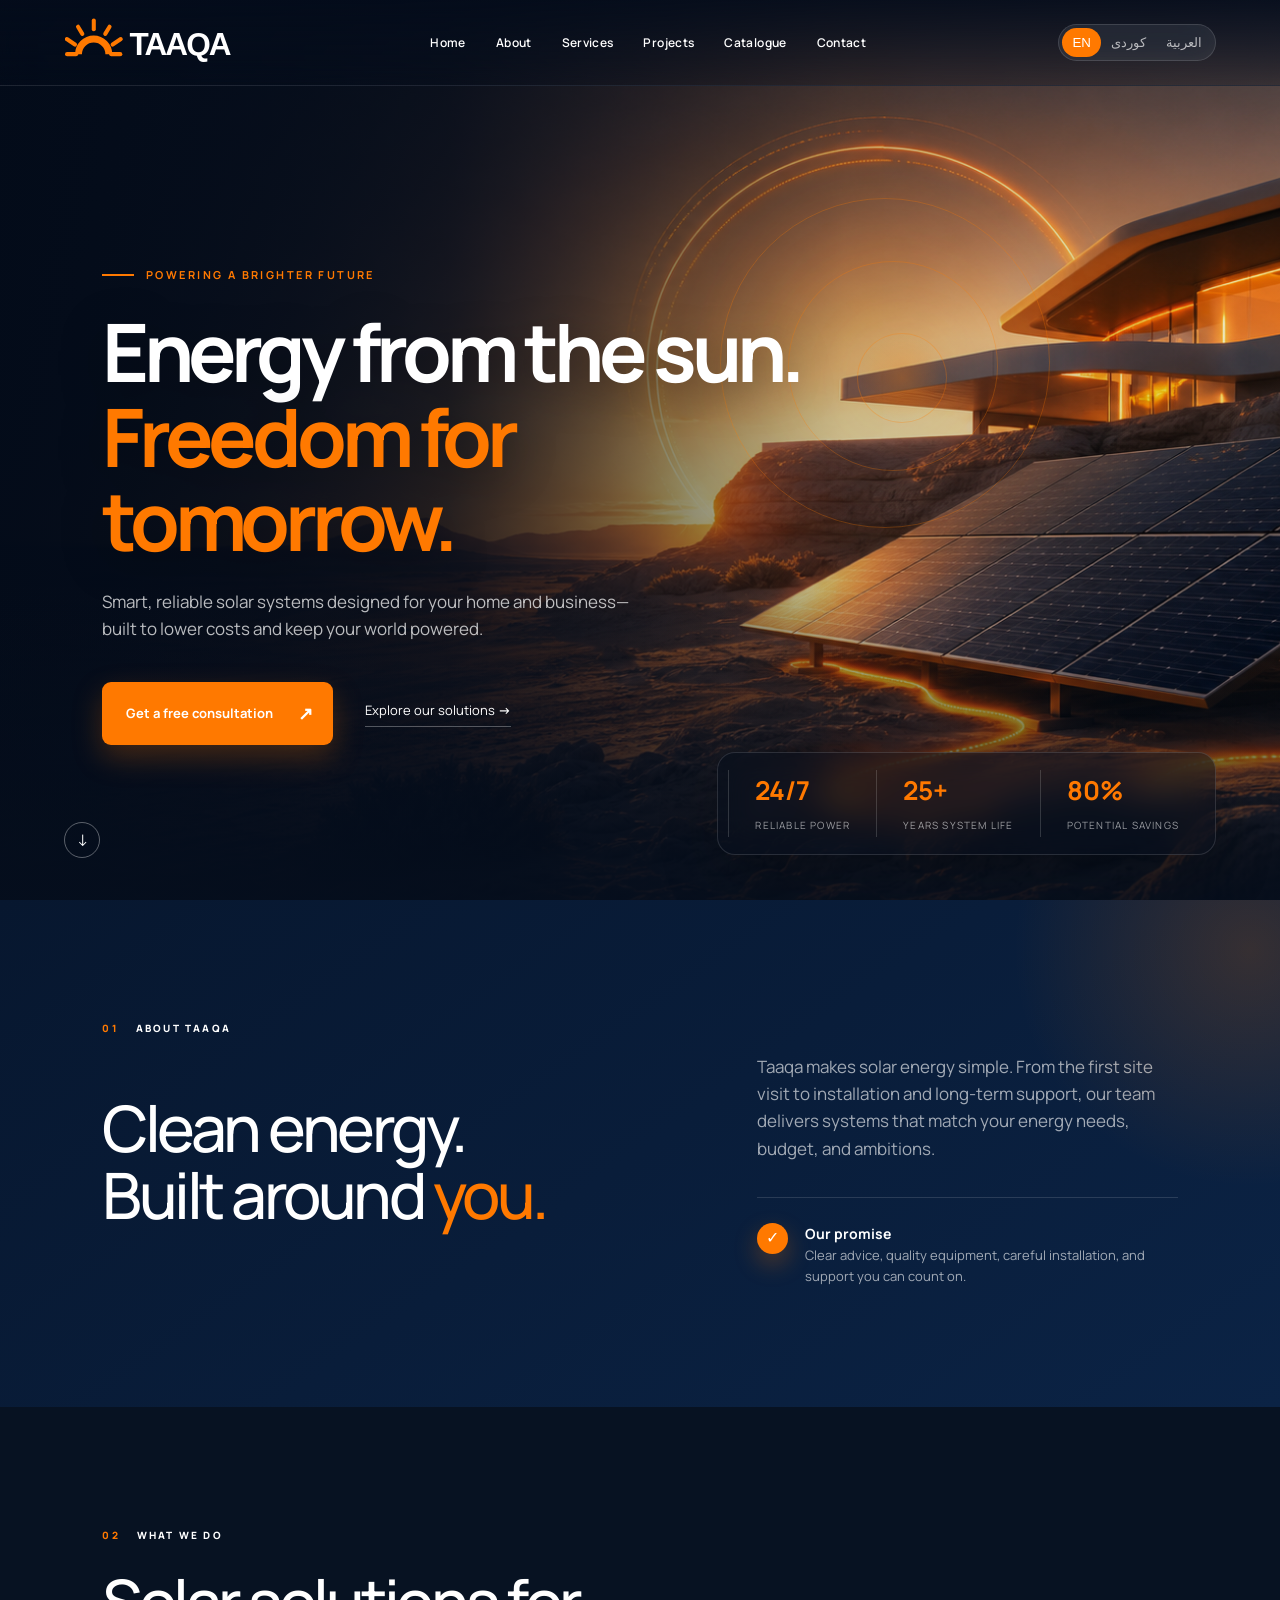
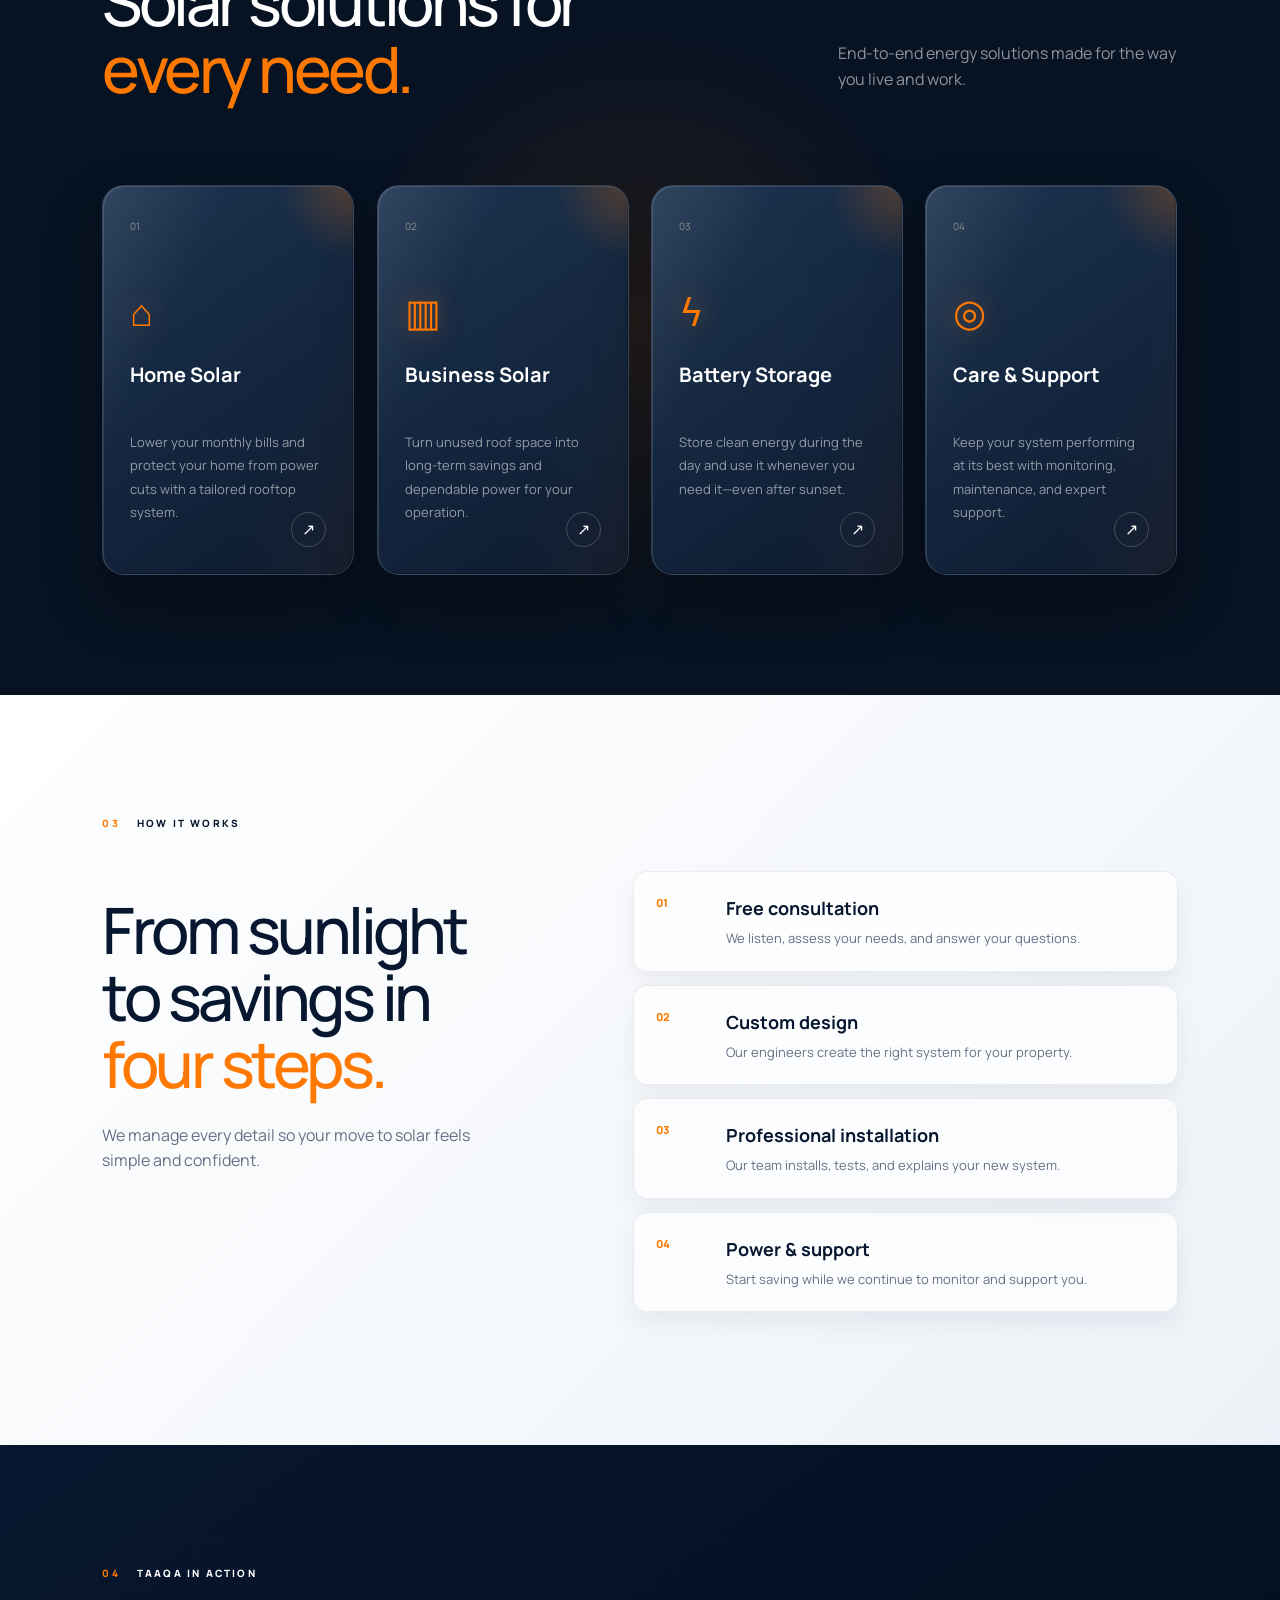
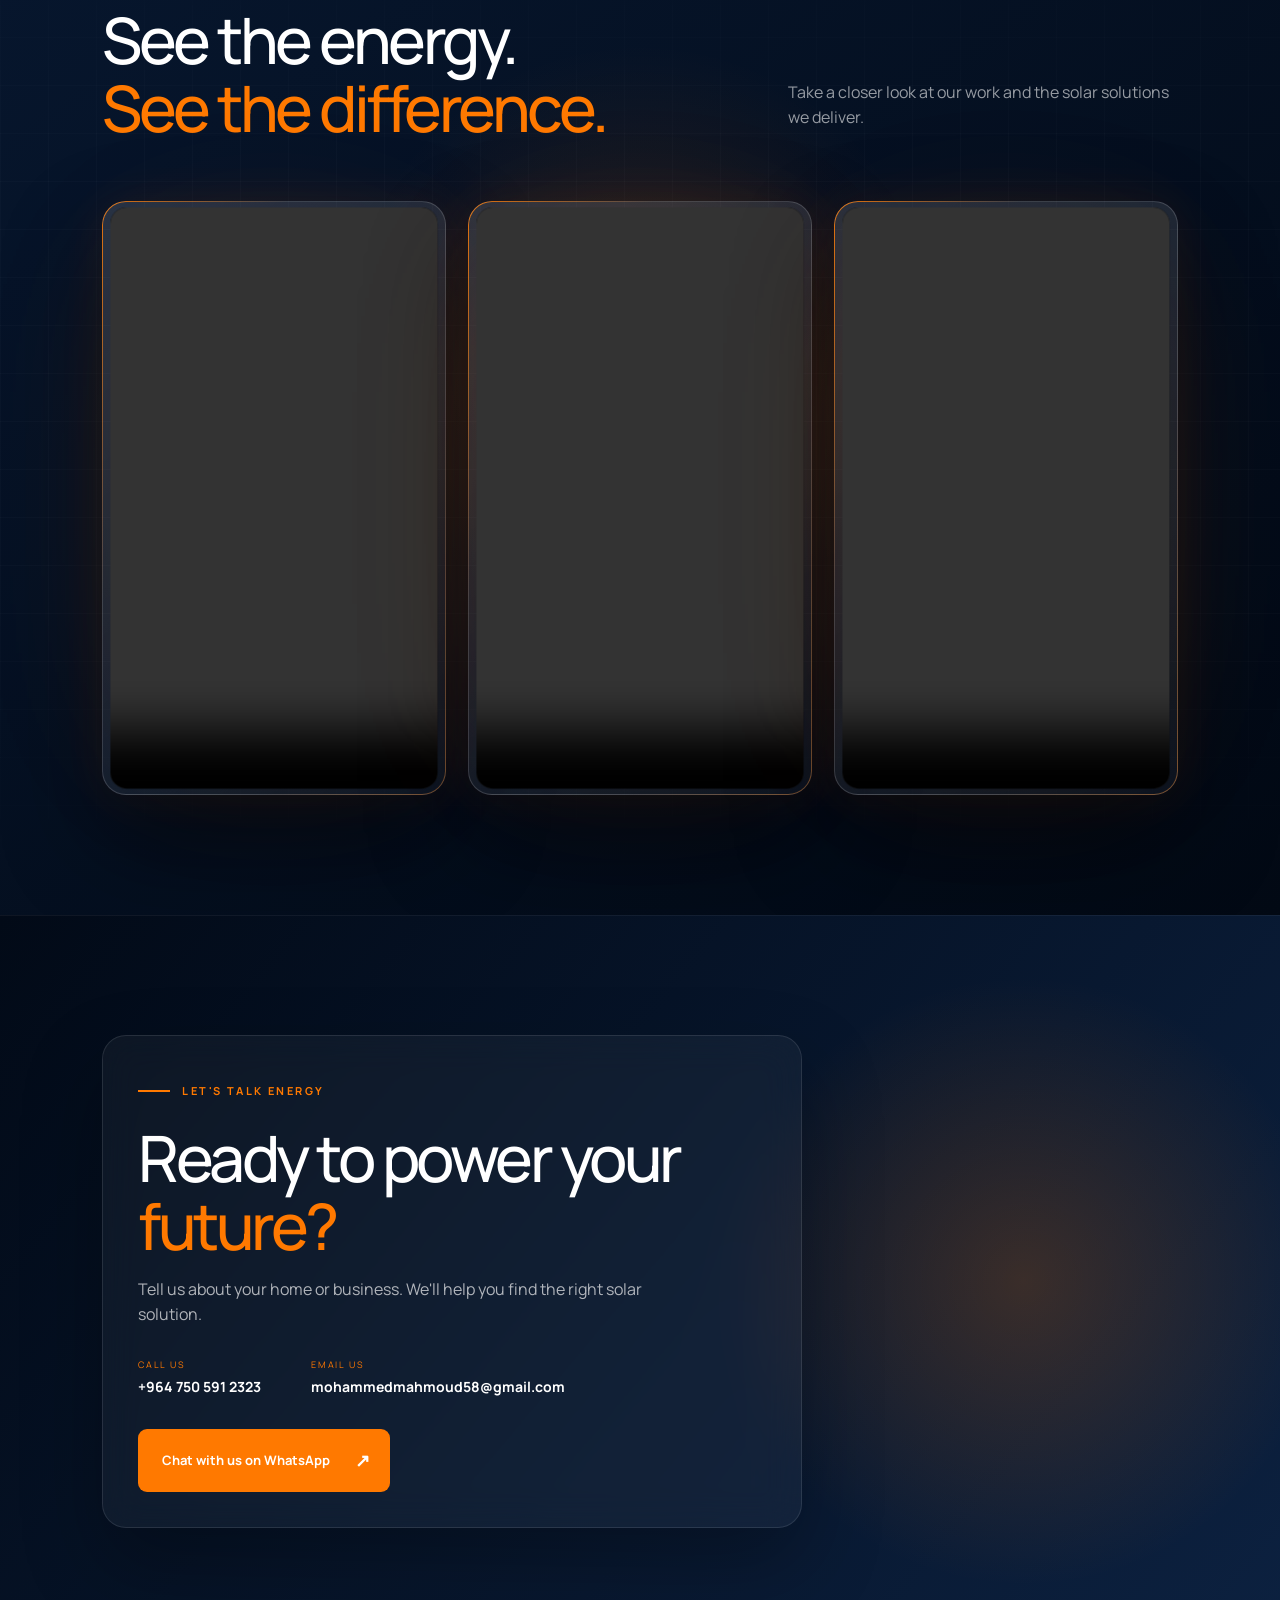
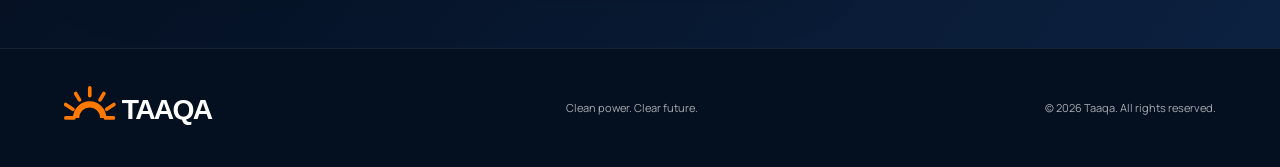
==== commit 82b90ab3: "Add trilingual solar product catalogue" ====
--- a/index.html
+++ b/index.html
@@ -23,6 +23,7 @@
       <a href="#about" data-i18n="navAbout">About</a>
       <a href="#services" data-i18n="navServices">Services</a>
       <a href="#projects" data-i18n="navProjects">Projects</a>
+      <a href="catalogue.html" data-i18n="navCatalogue">Catalogue</a>
       <a href="#contact" data-i18n="navContact">Contact</a>
     </nav>
     <div class="language-switcher" aria-label="Language selector">
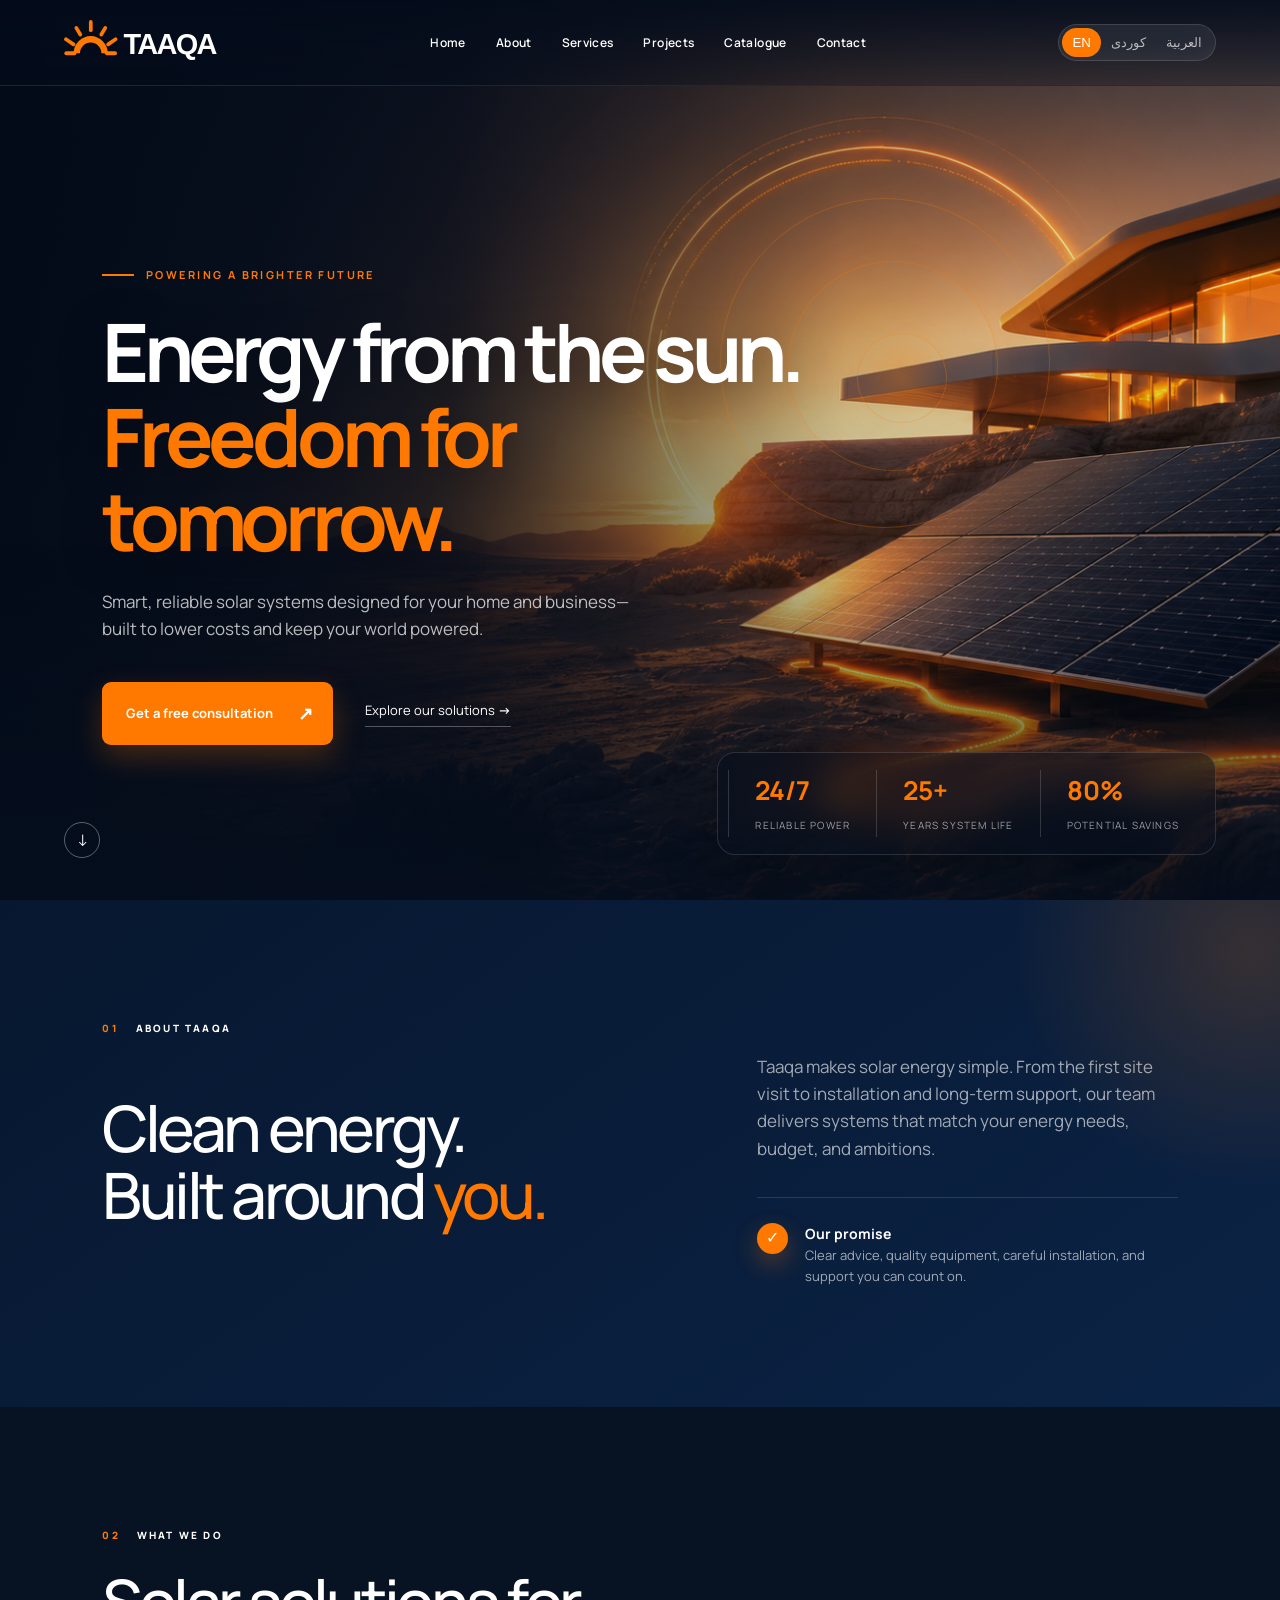
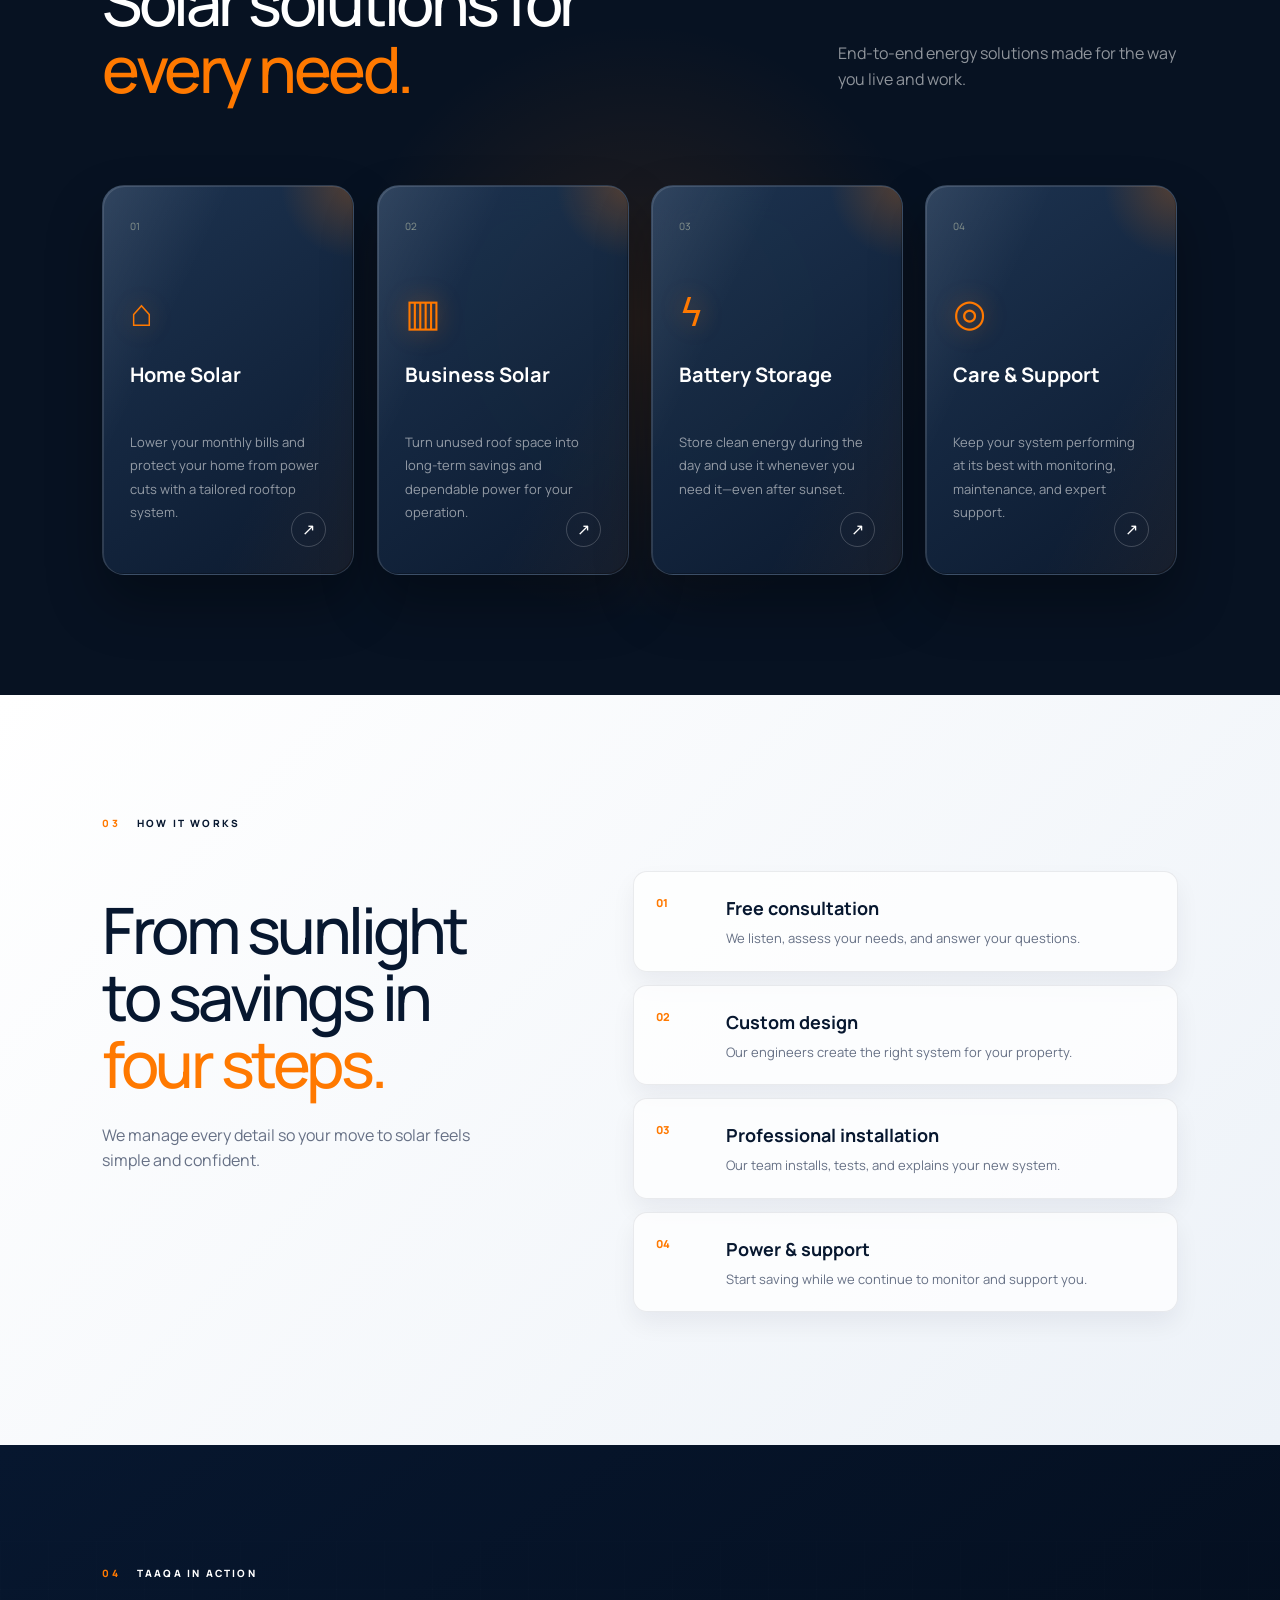
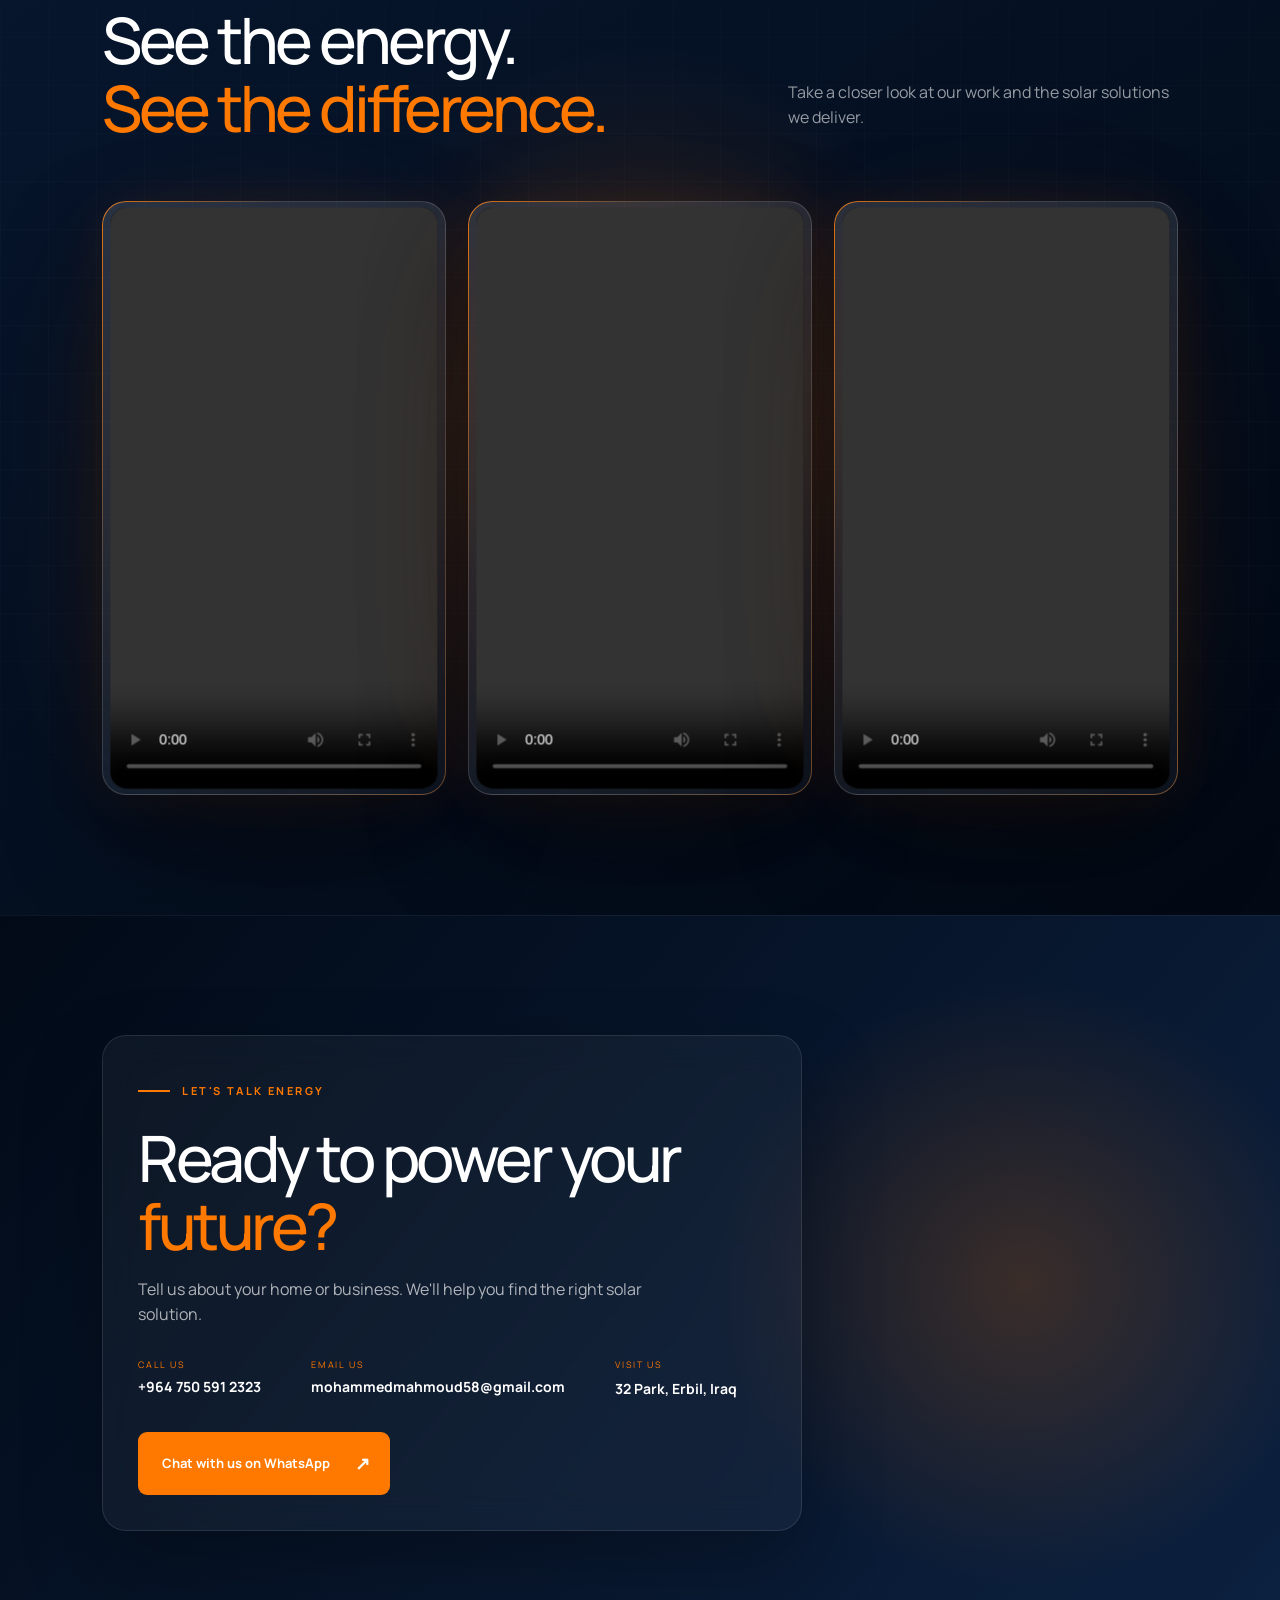
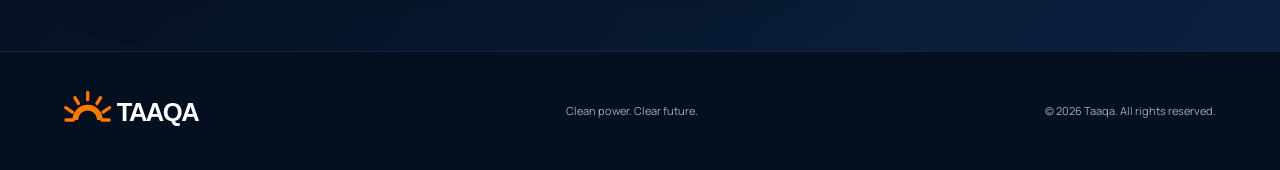
==== commit 60fed3ae: "Add Erbil office address" ====
--- a/index.html
+++ b/index.html
@@ -130,6 +130,7 @@
         <div class="contact-links">
           <a href="tel:+9647505912323"><small data-i18n="callUs">CALL US</small><strong dir="ltr">+964 750 591 2323</strong></a>
           <a href="mailto:mohammedmahmoud58@gmail.com"><small data-i18n="emailUs">EMAIL US</small><strong dir="ltr">mohammedmahmoud58@gmail.com</strong></a>
+          <a href="https://www.google.com/maps/search/?api=1&query=32+Park%2C+Erbil%2C+Iraq" target="_blank" rel="noopener"><small data-i18n="visitUs">VISIT US</small><strong data-i18n="officeAddress">32 Park, Erbil, Iraq</strong></a>
         </div>
         <a class="button button-light" href="https://wa.me/9647505912323" target="_blank" rel="noopener"><span data-i18n="whatsapp">Chat with us on WhatsApp</span><b>↗</b></a>
       </div>
--- a/motion-fix.css
+++ b/motion-fix.css
@@ -2,6 +2,8 @@
   transform: perspective(1000px) rotateX(var(--rx)) rotateY(var(--ry)) translateY(-12px) !important;
 }
 
+.contact-links { flex-wrap: wrap; }
+
 @media (max-width: 800px), (prefers-reduced-motion: reduce) {
   .service-card:hover { transform: none !important; }
 }
